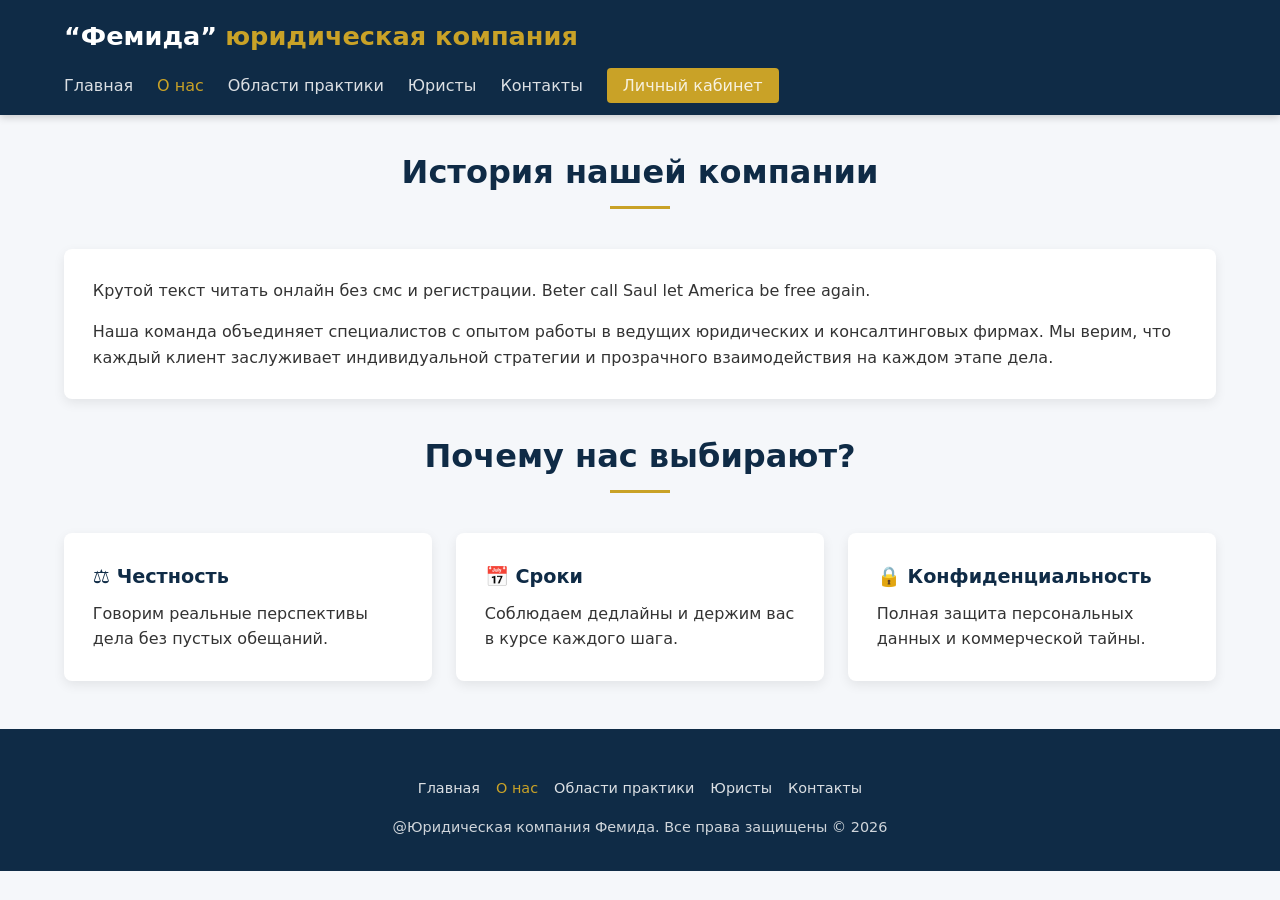
==== public/about.html @ c953673f "move about.html to public" ====
<!DOCTYPE html>
<html lang="ru">
<head>
  <meta charset="UTF-8">
  <meta name="viewport" content="width=device-width, initial-scale=1.0">
  <title>О нас | ЮК “Фемида”</title>
  <link rel="stylesheet" href="style.css">
</head>
<body>
  <header>
    <div class="container">
      <nav>
        <a href="index.html" class="logo">“Фемида” <span>юридическая компания</span></a>
        <button class="menu-toggle">☰</button>
        <ul class="nav-links">
          <li><a href="index.html">Главная</a></li>
          <li><a href="about.html">О нас</a></li>
          <li><a href="practice.html">Области практики</a></li>
          <li><a href="lawyers.html">Юристы</a></li>
          <li><a href="contacts.html">Контакты</a></li>
          <li><a href="#" class="btn-cabinet">Личный кабинет</a></li>
        </ul>
      </nav>
    </div>
  </header>

  <main class="container" style="padding-top: 2rem;">
    <h2 class="section-title">История нашей компании</h2>
    <div class="card" style="margin-bottom: 2rem;">
      <p>Крутой текст читать онлайн без смс и регистрации. Beter call Saul let America be free again.</p>
      <p style="margin-top:1rem;">Наша команда объединяет специалистов с опытом работы в ведущих юридических и консалтинговых фирмах. Мы верим, что каждый клиент заслуживает индивидуальной стратегии и прозрачного взаимодействия на каждом этапе дела.</p>
    </div>

    <h2 class="section-title">Почему нас выбирают?</h2>
    <div class="grid grid-3">
      <div class="card"><h3>⚖️ Честность</h3><p>Говорим реальные перспективы дела без пустых обещаний.</p></div>
      <div class="card"><h3>📅 Сроки</h3><p>Соблюдаем дедлайны и держим вас в курсе каждого шага.</p></div>
      <div class="card"><h3>🔒 Конфиденциальность</h3><p>Полная защита персональных данных и коммерческой тайны.</p></div>
    </div>
  </main>

  <footer>
    <div class="container">
      <ul class="nav-links">
        <li><a href="index.html">Главная</a></li><li><a href="about.html">О нас</a></li><li><a href="practice.html">Области практики</a></li><li><a href="lawyers.html">Юристы</a></li><li><a href="contacts.html">Контакты</a></li>
      </ul>
      <p>@Юридическая компания Фемида. Все права защищены © 2026</p>
    </div>
  </footer>
  <script src="script.js"></script>
</body>
</html>
---- public/style.css ----
:root {
  --primary: #0f2b46;
  --accent: #c9a227;
  --light: #f5f7fa;
  --text: #333;
  --white: #fff;
  --shadow: 0 4px 12px rgba(0,0,0,0.08);
  --radius: 8px;
}
* { box-sizing: border-box; margin: 0; padding: 0; }
body 
{ 
    font-family: system-ui, -apple-system, "Segoe UI", Roboto, sans-serif; 
    color: var(--text); 
    line-height: 1.6; 
    background: var(--light); 
}

.container 
{ 
    max-width: 1200px; 
    margin: 0 auto; 
    padding: 0 1.5rem; 
}

header 
{ 
    background: var(--primary); 
    padding: 1rem 0; 
    position: sticky; 
    top: 0; 
    z-index: 100; 
    box-shadow: 0 2px 8px rgba(0,0,0,0.2); 
}

nav 
{ 
    display: flex; 
    justify-content: space-between; 
    align-items: center; 
    flex-wrap: wrap; 
    gap: 1rem; 
}

.logo 
{ 
    font-size: 1.6rem; 
    font-weight: 700; 
    color: var(--white); 
    text-decoration: none; 
    display: flex; 
    align-items: center; 
    gap: 0.5rem; 
}

.logo span 
{ 
    color: var(--accent); 
}

.nav-links 
{ 
    display: flex; 
    list-style: none; 
    gap: 1.5rem; 
    align-items: center; 
}

.nav-links a 
{ 
    color: rgba(255,255,255,0.85); 
    text-decoration: none; 
    font-weight: 500; 
    transition: 0.3s; 
}

.nav-links a:hover, .nav-links a.active 
{ 
    color: var(--accent);
}

.btn-cabinet 
{ 
    background: var(--accent); 
    color: var(--primary); 
    padding: 0.5rem 1rem; 
    border-radius: 4px; 
    font-weight: 600; 
    text-decoration: none; 
    transition: 0.3s; 
}

.btn-cabinet:hover 
{ 
    background: #b89320; 
}

.hero 
{ 
    background: linear-gradient(135deg, var(--primary), #1a3a5c);
    color: var(--white); 
    padding: 4rem 0; 
    text-align: center; 
    position: relative; 
    overflow: hidden; 
}

.hero::before 
{ 
    content: ""; 
    position: absolute; 
    top: 0; 
    left: 0; 
    right: 0; 
    bottom: 0; 
    background: url('data:image/svg+xml,<svg width="100" height="100" xmlns="http://www.w3.org/2000/svg"><path d="M0 0h100v100H0z" fill="none"/><path d="M20 20l60 60M80 20L20 80" stroke="rgba(255,255,255,0.05)" stroke-width="2"/></svg>'); 
    opacity: 0.3; 
}

.hero h1 
{ 
    font-size: clamp(2rem, 5vw, 3rem); 
    margin-bottom: 0.5rem; 
    position: relative; 
}

.hero p 
{ 
    font-size: 1.2rem; 
    opacity: 0.9; 
    max-width: 600px; 
    margin: 0 auto 2rem; 
    position: relative; 
}

section 
{ 
    padding: 4rem 0; 
}

.section-title 
{ 
    text-align: center; 
    font-size: 2rem; 
    color: var(--primary); 
    margin-bottom: 2.5rem; 
    position: relative; 
}

.section-title::after 
{ 
    content: ""; 
    display: block; 
    width: 60px; 
    height: 3px; 
    background: var(--accent); 
    margin: 0.5rem auto 0; 
}

.grid 
{ 
    display: grid; 
    gap: 1.5rem; 
}

.grid-2 
{ 
    grid-template-columns: repeat(auto-fit, minmax(280px, 1fr));
}

.grid-3 
{ 
    grid-template-columns: repeat(auto-fit, minmax(250px, 1fr)); 
}

.grid-4 
{ 
    grid-template-columns: repeat(auto-fit, minmax(220px, 1fr)); 
}

.card 
{ 
    background: var(--white); 
    padding: 1.8rem; 
    border-radius: var(--radius); 
    box-shadow: var(--shadow); 
    transition: 0.3s; 
}

.card:hover 
{ 
    transform: translateY(-4px); 
    box-shadow: 0 8px 20px rgba(0,0,0,0.12); 
}

.card h3 
{ 
    color: var(--primary); 
    margin-bottom: 0.5rem; 
    font-size: 1.2rem; 
}

.card .num 
{ 
    display: inline-block; 
    background: var(--primary); 
    color: var(--accent); 
    padding: 0.2rem 0.6rem; 
    border-radius: 4px; 
    font-size: 0.85rem; 
    margin-bottom: 0.5rem; 
    font-weight: bold; 
}

.stats 
{ 
    background: var(--white); 
    padding: 3rem 0; 
    margin: 2rem 0; 
    border-radius: var(--radius); 
    box-shadow: var(--shadow); 
}

.stat-item 
{ 
    text-align: center; 
}

.stat-item h3 
{ 
    font-size: 2.2rem; 
    color: var(--accent); 
    margin-bottom: 0.3rem; 
}

.stat-item p 
{ 
    color: #666; 
}

.review 
{ 
    font-style: italic; 
    color: #555; 
    position: relative; 
    padding-left: 1rem; 
    border-left: 3px solid var(--accent); 
}

.review p 
{ 
    margin-bottom: 0.5rem; 
}

.review strong 
{ 
    display: block; 
    margin-top: 0.8rem; 
    font-style: normal; 
    color: var(--primary); 
}

.form-box 
{ 
    background: var(--white); 
    padding: 2rem; 
    border-radius: var(--radius); 
    box-shadow: var(--shadow); 
    max-width: 600px; 
    margin: 0 auto; 
}

input, textarea 
{ 
    width: 100%; 
    padding: 0.9rem; 
    margin-bottom: 1rem; 
    border: 1px solid #ccc; 
    border-radius: 4px; 
    font-family: inherit; 
}

textarea 
{ 
    min-height: 120px; 
    resize: vertical; 
}

button[type="submit"] 
{ 
    background: var(--accent); 
    color: var(--primary); 
    border: none; 
    padding: 0.9rem 2rem; 
    font-weight: bold; 
    cursor: pointer; 
    border-radius: 4px; 
    width: 100%; 
    transition: 0.3s; 
}

button[type="submit"]:hover 
{ 
    background: #b89320; 
}

.contact-info 
{ 
    margin-top: 2rem; 
    text-align: center; 
}

.contact-info p 
{ 
    margin: 0.5rem 0; 
}

.contact-info a 
{ 
    color: var(--primary); 
    font-weight: 500; 
}

footer 
{ 
    background: var(--primary); 
    color: rgba(255,255,255,0.8); 
    padding: 2rem 0; 
    margin-top: 3rem; 
    text-align: center; 
    font-size: 0.9rem; 
}

footer a 
{ 
    color: var(--accent); 
    text-decoration: none; 
}

footer .nav-links 
{ 
    justify-content: center; 
    margin: 1rem 0; 
    gap: 1rem; 
    flex-wrap: wrap; 
}

@media (max-width: 768px) 
{
    .nav-links 
    { 
    display: none; 
    position: absolute; 
    top: 100%; 
    left: 0; 
    right: 0; 
    background: var(--primary); 
    flex-direction: column; 
    padding: 1rem; 
    }
    
    .nav-links.show 
    { 
        display: flex; 
    }

    .menu-toggle 
    { 
    display: block; 
    background: none; 
    border: none; 
    color: var(--white); 
    font-size: 1.5rem; 
    cursor: pointer; 
    }
}

.menu-toggle 
{ 
    display: none; 
}
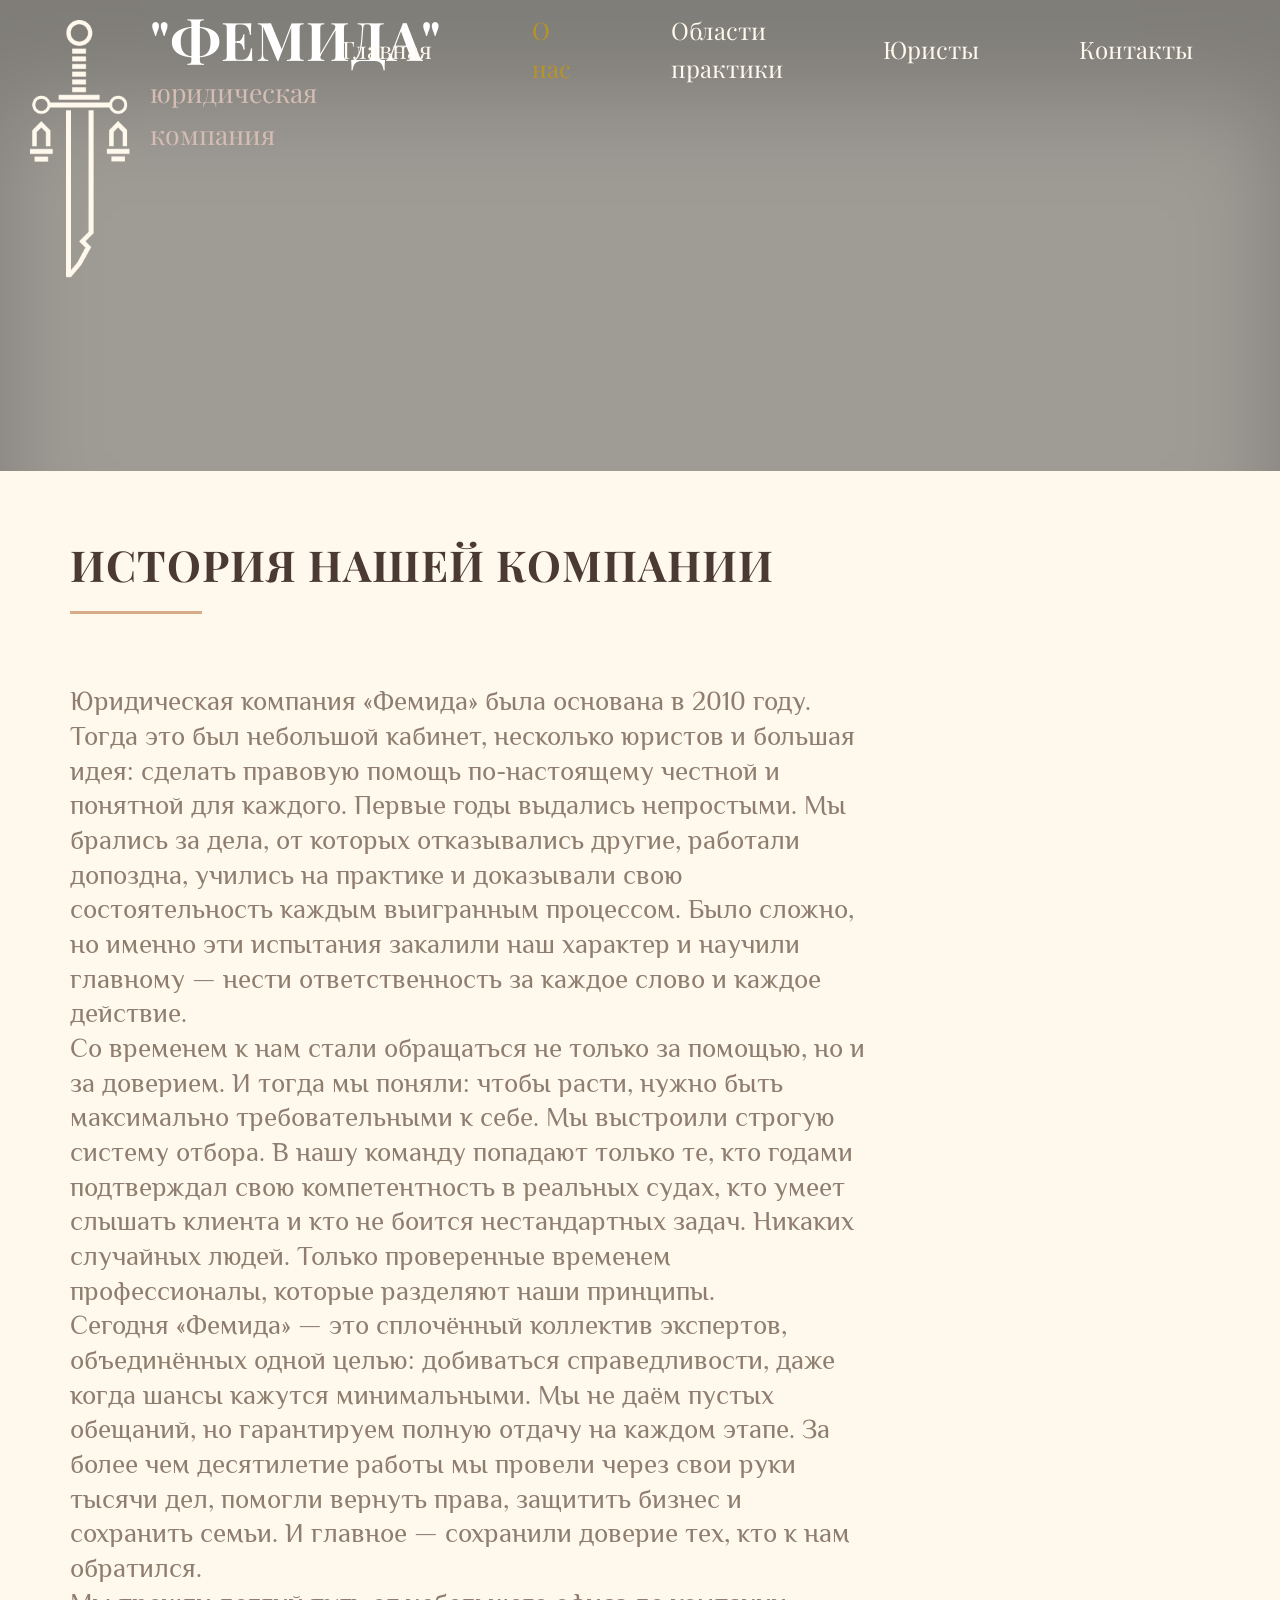
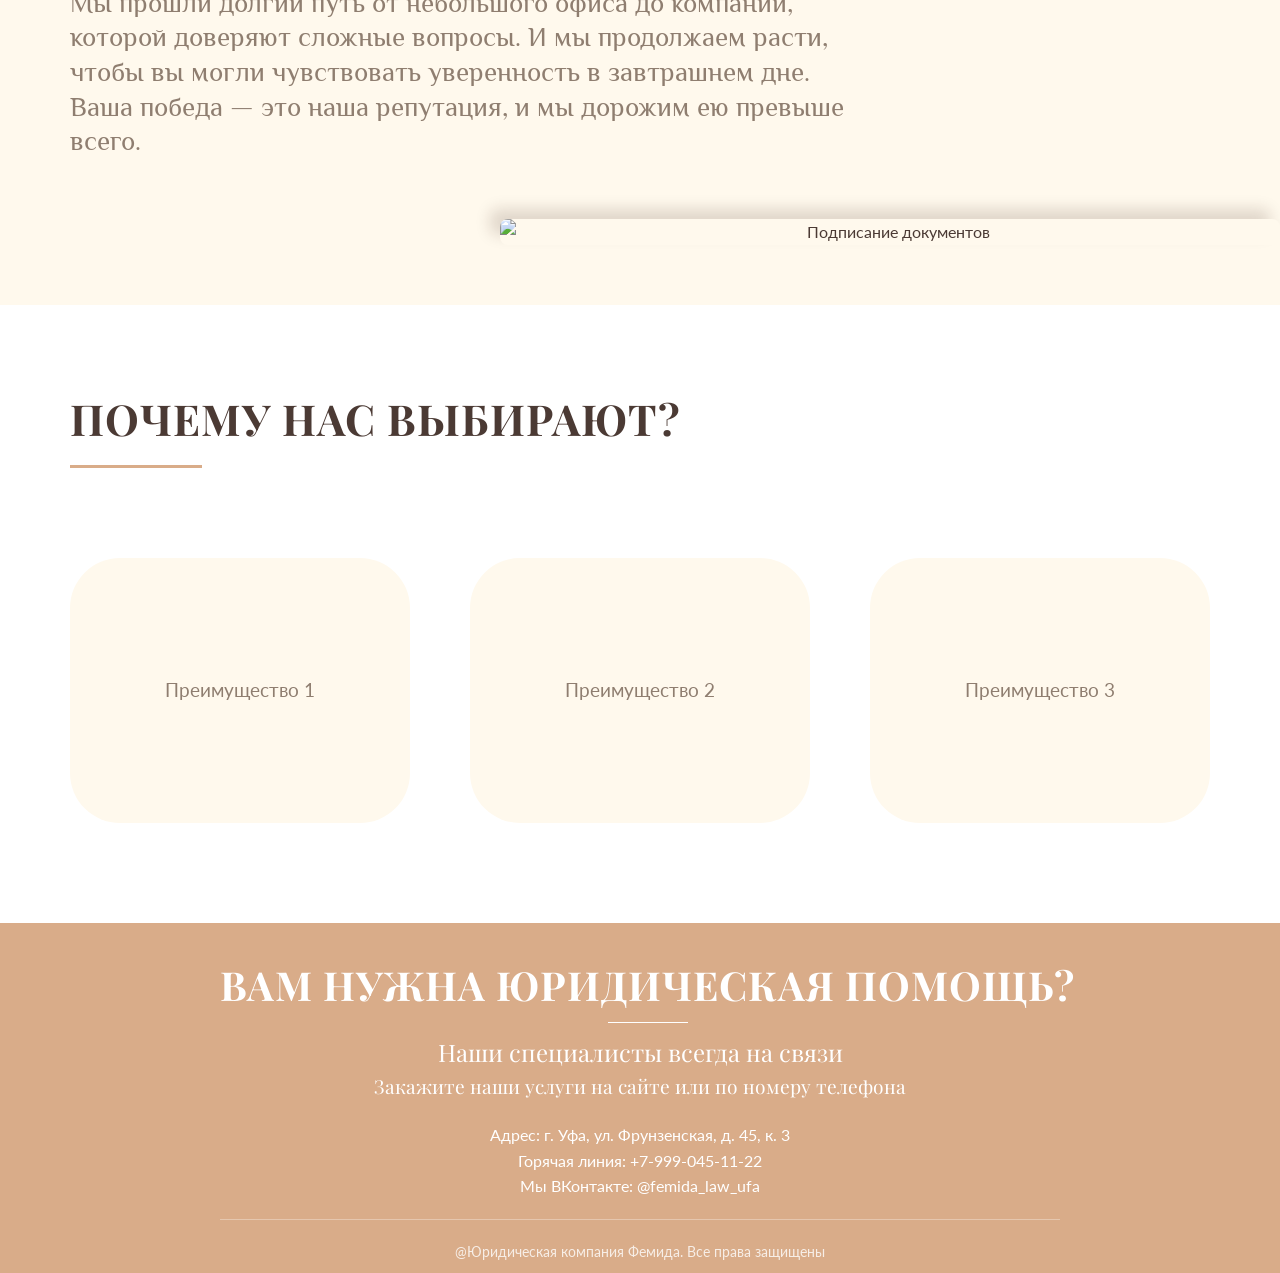
==== commit 0b4c36cb: "Add files via upload" ====
--- a/public/about.html
+++ b/public/about.html
@@ -3,50 +3,111 @@
 <head>
   <meta charset="UTF-8">
   <meta name="viewport" content="width=device-width, initial-scale=1.0">
-  <title>О нас | ЮК “Фемида”</title>
+  <title>ЮК “Фемида” | О нас</title>
   <link rel="stylesheet" href="style.css">
 </head>
 <body>
+
+  <!-- ШАПКА -->
   <header>
-    <div class="container">
-      <nav>
-        <a href="index.html" class="logo">“Фемида” <span>юридическая компания</span></a>
-        <button class="menu-toggle">☰</button>
-        <ul class="nav-links">
-          <li><a href="index.html">Главная</a></li>
-          <li><a href="about.html">О нас</a></li>
-          <li><a href="practice.html">Области практики</a></li>
-          <li><a href="lawyers.html">Юристы</a></li>
-          <li><a href="contacts.html">Контакты</a></li>
-          <li><a href="#" class="btn-cabinet">Личный кабинет</a></li>
-        </ul>
-      </nav>
+    <div class="container nav-container">
+      <a href="index.html" class="logo">
+        <img src="images/logo.png" alt="Логотип Фемида">
+        <div class="logo-text">
+          <h2>"ФЕМИДА"</h2>
+          <span>юридическая компания</span>
+        </div>
+      </a>
+      
+      <ul class="nav-links">
+        <li><a href="index.html">Главная</a></li>
+        <li><a href="about.html" class="active">О нас</a></li>
+        <li><a href="practice.html">Области практики</a></li>
+        <li><a href="lawyers.html">Юристы</a></li>
+        <li><a href="contacts.html">Контакты</a></li>
+        <li><a href="#" class="btn-cabinet">Личный кабинет</a></li>
+      </ul>
     </div>
   </header>
 
-  <main class="container" style="padding-top: 2rem;">
-    <h2 class="section-title">История нашей компании</h2>
-    <div class="card" style="margin-bottom: 2rem;">
-      <p>Крутой текст читать онлайн без смс и регистрации. Beter call Saul let America be free again.</p>
-      <p style="margin-top:1rem;">Наша команда объединяет специалистов с опытом работы в ведущих юридических и консалтинговых фирмах. Мы верим, что каждый клиент заслуживает индивидуальной стратегии и прозрачного взаимодействия на каждом этапе дела.</p>
-    </div>
+  <main>
+    <section class="about-hero"></section>
 
-    <h2 class="section-title">Почему нас выбирают?</h2>
-    <div class="grid grid-3">
-      <div class="card"><h3>⚖️ Честность</h3><p>Говорим реальные перспективы дела без пустых обещаний.</p></div>
-      <div class="card"><h3>📅 Сроки</h3><p>Соблюдаем дедлайны и держим вас в курсе каждого шага.</p></div>
-      <div class="card"><h3>🔒 Конфиденциальность</h3><p>Полная защита персональных данных и коммерческой тайны.</p></div>
-    </div>
+    <section class="history-section">
+      <div class="history-content">
+        <h2 class="section-title">ИСТОРИЯ НАШЕЙ КОМПАНИИ</h2>
+        <div class="underline"></div> 
+        
+        <div class="history-text">
+          <p>Юридическая компания «Фемида» была основана в 2010 году. 
+            Тогда это был небольшой кабинет, несколько юристов и большая идея: 
+            сделать правовую помощь по-настоящему честной и понятной для каждого. 
+            Первые годы выдались непростыми. 
+            Мы брались за дела, от которых отказывались другие, работали допоздна, учились на практике и 
+            доказывали свою состоятельность каждым выигранным процессом. 
+            Было сложно, но именно эти испытания закалили наш характер и научили главному
+             — нести ответственность за каждое слово и каждое действие.</p>
+          
+          <p>Со временем к нам стали обращаться не только за помощью, но и за доверием. 
+            И тогда мы поняли: чтобы расти, нужно быть максимально требовательными к себе. 
+            Мы выстроили строгую систему отбора. В нашу команду попадают только те, кто годами подтверждал свою 
+            компетентность в реальных судах, кто умеет слышать клиента и кто не боится нестандартных задач. 
+            Никаких случайных людей. Только проверенные временем профессионалы, которые разделяют наши принципы.</p>
+          
+          <p>Сегодня «Фемида» — это сплочённый коллектив экспертов, объединённых одной целью: 
+            добиваться справедливости, даже когда шансы кажутся минимальными. 
+            Мы не даём пустых обещаний, но гарантируем полную отдачу на каждом этапе. 
+            За более чем десятилетие работы мы провели через свои руки тысячи дел, помогли вернуть права, 
+            защитить бизнес и сохранить семьи. И главное — сохранили доверие тех, кто к нам обратился.</p>
+          
+          <p>Мы прошли долгий путь от небольшого офиса до компании, которой доверяют сложные вопросы. 
+            И мы продолжаем расти, чтобы вы могли чувствовать уверенность в завтрашнем дне. 
+            Ваша победа — это наша репутация, и мы дорожим ею превыше всего.</p>
+        </div>
+      </div>
+    </section>
+
+    <section class="about-image-wrapper">
+      <img src="images/handAbout.png" alt="Подписание документов">
+    </section>
+
+    <section class="benefits-section">
+      <div class="benefits-content">
+        <h2 class="section-title">ПОЧЕМУ НАС ВЫБИРАЮТ?</h2>
+        <div class="underline"></div> 
+
+        <div class="benefits-grid">
+          <div class="benefit-card">
+            <span>Преимущество 1</span>
+          </div>
+          <div class="benefit-card">
+            <span>Преимущество 2</span>
+          </div>
+          <div class="benefit-card">
+            <span>Преимущество 3</span>
+          </div>
+        </div>
+      </div>
+    </section>
   </main>
 
-  <footer>
-    <div class="container">
-      <ul class="nav-links">
-        <li><a href="index.html">Главная</a></li><li><a href="about.html">О нас</a></li><li><a href="practice.html">Области практики</a></li><li><a href="lawyers.html">Юристы</a></li><li><a href="contacts.html">Контакты</a></li>
-      </ul>
-      <p>@Юридическая компания Фемида. Все права защищены © 2026</p>
+  <!-- ФУТЕР -->
+  <footer class="main-footer">
+    <div class="container footer-content">
+      <h2 class="footer-title">ВАМ НУЖНА ЮРИДИЧЕСКАЯ ПОМОЩЬ?</h2>
+      <p class="footer-subtitle">Наши специалисты всегда на связи</p>
+      <p class="footer-text">Закажите наши услуги на сайте или по номеру телефона</p>
+      
+      <div class="footer-contacts">
+        <p>Адрес: г. Уфа, ул. Фрунзенская, д. 45, к. 3</p>
+        <p>Горячая линия: +7-999-045-11-22</p>
+        <p>Мы ВКонтакте: @femida_law_ufa</p>
+      </div>
+      <div class="footer-copyright">
+        @Юридическая компания Фемида. Все права защищены
+      </div>
     </div>
   </footer>
-  <script src="script.js"></script>
+
 </body>
-</html>
+</html>
--- a/public/style.css
+++ b/public/style.css
@@ -1,381 +1,1108 @@
+@import url('https://fonts.googleapis.com/css2?family=Philosopher:wght@300;400;700&family=Playfair+Display:wght@400;700&family=Lato:wght@300;400;700&display=swap');
+
 :root {
-  --primary: #0f2b46;
-  --accent: #c9a227;
-  --light: #f5f7fa;
-  --text: #333;
-  --white: #fff;
-  --shadow: 0 4px 12px rgba(0,0,0,0.08);
-  --radius: 8px;
-}
+  --bg-color: #FFF9ED;
+  --text-main: #4B3A34;
+  --text-light: #8f7e70;
+  --accent: #b89327;
+  --white: #ffffff;
+  --gold-light: #D5BDB3;
+  --dark-overlay: rgba(0, 0, 0, 0.4);
+}
+
 * { box-sizing: border-box; margin: 0; padding: 0; }
-body 
-{ 
-    font-family: system-ui, -apple-system, "Segoe UI", Roboto, sans-serif; 
-    color: var(--text); 
-    line-height: 1.6; 
-    background: var(--light); 
-}
-
-.container 
-{ 
-    max-width: 1200px; 
-    margin: 0 auto; 
-    padding: 0 1.5rem; 
-}
-
-header 
-{ 
-    background: var(--primary); 
-    padding: 1rem 0; 
-    position: sticky; 
-    top: 0; 
-    z-index: 100; 
-    box-shadow: 0 2px 8px rgba(0,0,0,0.2); 
-}
-
-nav 
-{ 
-    display: flex; 
-    justify-content: space-between; 
-    align-items: center; 
-    flex-wrap: wrap; 
-    gap: 1rem; 
-}
-
-.logo 
-{ 
-    font-size: 1.6rem; 
-    font-weight: 700; 
-    color: var(--white); 
-    text-decoration: none; 
-    display: flex; 
-    align-items: center; 
-    gap: 0.5rem; 
-}
-
-.logo span 
-{ 
-    color: var(--accent); 
-}
-
-.nav-links 
-{ 
-    display: flex; 
-    list-style: none; 
-    gap: 1.5rem; 
-    align-items: center; 
-}
-
-.nav-links a 
-{ 
-    color: rgba(255,255,255,0.85); 
-    text-decoration: none; 
-    font-weight: 500; 
-    transition: 0.3s; 
-}
-
-.nav-links a:hover, .nav-links a.active 
-{ 
-    color: var(--accent);
-}
-
-.btn-cabinet 
-{ 
-    background: var(--accent); 
-    color: var(--primary); 
-    padding: 0.5rem 1rem; 
-    border-radius: 4px; 
-    font-weight: 600; 
-    text-decoration: none; 
-    transition: 0.3s; 
-}
-
-.btn-cabinet:hover 
-{ 
-    background: #b89320; 
-}
-
-.hero 
-{ 
-    background: linear-gradient(135deg, var(--primary), #1a3a5c);
-    color: var(--white); 
-    padding: 4rem 0; 
-    text-align: center; 
-    position: relative; 
-    overflow: hidden; 
-}
-
-.hero::before 
-{ 
-    content: ""; 
-    position: absolute; 
-    top: 0; 
-    left: 0; 
-    right: 0; 
-    bottom: 0; 
-    background: url('data:image/svg+xml,<svg width="100" height="100" xmlns="http://www.w3.org/2000/svg"><path d="M0 0h100v100H0z" fill="none"/><path d="M20 20l60 60M80 20L20 80" stroke="rgba(255,255,255,0.05)" stroke-width="2"/></svg>'); 
-    opacity: 0.3; 
-}
-
-.hero h1 
-{ 
-    font-size: clamp(2rem, 5vw, 3rem); 
-    margin-bottom: 0.5rem; 
-    position: relative; 
-}
-
-.hero p 
-{ 
-    font-size: 1.2rem; 
-    opacity: 0.9; 
-    max-width: 600px; 
-    margin: 0 auto 2rem; 
-    position: relative; 
-}
-
-section 
-{ 
-    padding: 4rem 0; 
-}
-
-.section-title 
-{ 
-    text-align: center; 
-    font-size: 2rem; 
-    color: var(--primary); 
-    margin-bottom: 2.5rem; 
-    position: relative; 
-}
-
-.section-title::after 
-{ 
-    content: ""; 
-    display: block; 
-    width: 60px; 
-    height: 3px; 
-    background: var(--accent); 
-    margin: 0.5rem auto 0; 
-}
-
-.grid 
-{ 
-    display: grid; 
-    gap: 1.5rem; 
-}
-
-.grid-2 
-{ 
-    grid-template-columns: repeat(auto-fit, minmax(280px, 1fr));
-}
-
-.grid-3 
-{ 
-    grid-template-columns: repeat(auto-fit, minmax(250px, 1fr)); 
-}
-
-.grid-4 
-{ 
-    grid-template-columns: repeat(auto-fit, minmax(220px, 1fr)); 
-}
-
-.card 
-{ 
-    background: var(--white); 
-    padding: 1.8rem; 
-    border-radius: var(--radius); 
-    box-shadow: var(--shadow); 
-    transition: 0.3s; 
-}
-
-.card:hover 
-{ 
-    transform: translateY(-4px); 
-    box-shadow: 0 8px 20px rgba(0,0,0,0.12); 
-}
-
-.card h3 
-{ 
-    color: var(--primary); 
-    margin-bottom: 0.5rem; 
-    font-size: 1.2rem; 
-}
-
-.card .num 
-{ 
-    display: inline-block; 
-    background: var(--primary); 
-    color: var(--accent); 
-    padding: 0.2rem 0.6rem; 
-    border-radius: 4px; 
-    font-size: 0.85rem; 
-    margin-bottom: 0.5rem; 
-    font-weight: bold; 
-}
-
-.stats 
-{ 
-    background: var(--white); 
-    padding: 3rem 0; 
-    margin: 2rem 0; 
-    border-radius: var(--radius); 
-    box-shadow: var(--shadow); 
-}
-
-.stat-item 
-{ 
-    text-align: center; 
-}
-
-.stat-item h3 
-{ 
-    font-size: 2.2rem; 
-    color: var(--accent); 
-    margin-bottom: 0.3rem; 
-}
-
-.stat-item p 
-{ 
-    color: #666; 
-}
-
-.review 
-{ 
-    font-style: italic; 
-    color: #555; 
-    position: relative; 
-    padding-left: 1rem; 
-    border-left: 3px solid var(--accent); 
-}
-
-.review p 
-{ 
-    margin-bottom: 0.5rem; 
-}
-
-.review strong 
-{ 
-    display: block; 
-    margin-top: 0.8rem; 
-    font-style: normal; 
-    color: var(--primary); 
-}
-
-.form-box 
-{ 
-    background: var(--white); 
-    padding: 2rem; 
-    border-radius: var(--radius); 
-    box-shadow: var(--shadow); 
-    max-width: 600px; 
-    margin: 0 auto; 
-}
-
-input, textarea 
-{ 
-    width: 100%; 
-    padding: 0.9rem; 
-    margin-bottom: 1rem; 
-    border: 1px solid #ccc; 
-    border-radius: 4px; 
-    font-family: inherit; 
-}
-
-textarea 
-{ 
-    min-height: 120px; 
-    resize: vertical; 
-}
-
-button[type="submit"] 
-{ 
-    background: var(--accent); 
-    color: var(--primary); 
-    border: none; 
-    padding: 0.9rem 2rem; 
-    font-weight: bold; 
-    cursor: pointer; 
-    border-radius: 4px; 
-    width: 100%; 
-    transition: 0.3s; 
-}
-
-button[type="submit"]:hover 
-{ 
-    background: #b89320; 
-}
-
-.contact-info 
-{ 
-    margin-top: 2rem; 
-    text-align: center; 
-}
-
-.contact-info p 
-{ 
-    margin: 0.5rem 0; 
-}
-
-.contact-info a 
-{ 
-    color: var(--primary); 
-    font-weight: 500; 
-}
-
-footer 
-{ 
-    background: var(--primary); 
-    color: rgba(255,255,255,0.8); 
-    padding: 2rem 0; 
-    margin-top: 3rem; 
-    text-align: center; 
-    font-size: 0.9rem; 
-}
-
-footer a 
-{ 
-    color: var(--accent); 
-    text-decoration: none; 
-}
-
-footer .nav-links 
-{ 
-    justify-content: center; 
-    margin: 1rem 0; 
-    gap: 1rem; 
-    flex-wrap: wrap; 
-}
-
-@media (max-width: 768px) 
-{
-    .nav-links 
-    { 
-    display: none; 
-    position: absolute; 
-    top: 100%; 
-    left: 0; 
-    right: 0; 
-    background: var(--primary); 
-    flex-direction: column; 
-    padding: 1rem; 
-    }
-    
-    .nav-links.show 
-    { 
-        display: flex; 
-    }
-
-    .menu-toggle 
-    { 
-    display: block; 
-    background: none; 
-    border: none; 
-    color: var(--white); 
-    font-size: 1.5rem; 
-    cursor: pointer; 
-    }
-}
-
-.menu-toggle 
-{ 
-    display: none; 
-}
+
+body {
+  font-family: 'Lato', sans-serif;
+  background-color: var(--bg-color);
+  color: var(--text-main);
+  line-height: 1.6;
+}
+
+h1, h2, h3, h4 {
+  font-family: 'Playfair Display', serif;
+  font-weight: 700;
+  text-transform: uppercase;
+  letter-spacing: 1px;
+}
+
+a { text-decoration: none; color: inherit; transition: 0.3s; }
+ul { list-style: none; }
+img { max-width: 100%; display: block; }
+
+.container {
+  max-width: 1200px;
+  margin: 0 auto;
+  padding: 0 30px;
+}
+
+
+/* ШАПКА */
+header {
+  position: absolute;
+  top: 0;
+  left: 0;
+  width: 100%;
+  z-index: 100;
+  padding: 20px 0;
+}
+
+.nav-container {
+  display: flex;
+  justify-content: space-between;
+  align-items: center;
+  padding: 0 30px;
+  max-width: 100%;
+}
+
+.logo {
+  display: flex;
+  align-items: center;
+  gap: 20px;
+}
+
+.logo img {
+  width: 100px;
+  height: auto;
+  object-fit: contain;
+}
+
+.logo-text h2 {
+  font-size: 40pt;
+  margin-top: -130px;
+  line-height: 1;
+  font-family: 'Playfair Display', serif;
+  color: var(--white);
+}
+
+.logo-text span {
+  font-size: 20pt;
+  font-family: 'Playfair Display', serif;
+  color: var(--gold-light);
+  display: block;
+  margin-top: 5px;
+}
+
+.nav-links {
+  display: flex;
+  gap: 100px;
+  align-items: center;
+  margin-top: -200px;
+}
+
+.nav-links a {
+  color: var(--bg-color);
+  font-family: 'Playfair Display', serif;
+  font-size: 18pt;
+  font-weight: 400;
+}
+
+.nav-links a:hover,
+.nav-links a.active {
+  color: var(--accent);
+}
+
+.btn-cabinet {
+  border: 1px solid var(--bg-color);
+  padding: 8px 20px;
+  border-radius: 4px;
+  color: var(--bg-color);
+  font-family: 'Playfair Display', serif;
+  font-size: 18pt;
+}
+
+.btn-cabinet:hover {
+  background: var(--white);
+  color: var(--text-main);
+}
+
+
+
+/* ГЛАВНАЯ */
+.hero {
+  position: relative;
+  height: 100vh;
+  min-height: 600px;
+  display: flex;
+  flex-direction: column;
+  justify-content: center;
+  color: var(--white);
+  background-image: url('images/themsisMain.png');
+  background-size: cover;
+  background-position: center;
+  padding-left: 30px;
+}
+
+.hero::before {
+  content: '';
+  position: absolute;
+  top: 0; left: 0; right: 0; bottom: 0;
+  background: var(--dark-overlay);
+}
+
+.hero-content {
+  position: relative;
+  z-index: 2;
+  max-width: 100%;
+}
+
+.hero h1 {
+  font-size: 40pt;
+  margin-bottom: 15px;
+  margin-left: 30px;
+  text-shadow: 0 2px 10px rgba(0,0,0,0.5);
+  font-family: 'Playfair Display', serif;
+  color: var(--bg-color);
+  line-height: 1.1;
+}
+
+.hero p {
+  font-size: 20pt;
+  font-family: 'Philosopher', sans-serif;
+  color: var(--gold-light);
+  font-weight: 300;
+  margin-left: 30px;
+  max-width: 700px;
+}
+
+
+.about-section {
+  padding: 80px 30px;
+  display: flex;
+  align-items: center;
+  gap: 50px;
+  max-width: 1200px;
+  margin: 0 auto;
+  position: relative;
+  z-index: 5; 
+}
+
+.about-text {
+  flex: 1;
+  padding-left: 30px;
+}
+
+.about-image {
+  flex: 1;
+  position: relative;
+  margin-top: -140px; 
+  margin-bottom: -70px; 
+}
+
+.about-image img {
+  width: 100%;
+  max-width: 680px; 
+  height: auto;
+  border-radius: 4px;
+  box-shadow: 15px 15px 0 var(--white);
+  position: relative;
+  z-index: 10; 
+  object-fit: cover;
+}
+
+.about-text h2 {
+  font-size: 32pt;  
+  margin-bottom: 25px;
+  position: relative;
+  display: inline-block;
+}
+
+.about-text h2::after {
+  content: '';
+  display: block;
+  width: 132px;  
+  height: 3px;
+  background: #D9AC89;  
+  margin-top: 12px;
+}
+
+.about-text p {
+  font-family: 'Philosopher', sans-serif;
+  font-size: 20pt;
+  color: var(--text-light);
+  margin-bottom: 15px;
+  line-height: 1.5; 
+  font-weight: 400;
+}
+
+.practice-section {
+  padding: 80px 30px;
+  background: #ffffff; 
+}
+
+.practice-wrapper {
+  display: flex;
+  gap: 80px; 
+  max-width: 1200px;
+  margin: 0 auto;
+  align-items: flex-start; 
+}
+
+.section-title {
+  text-align: left;
+  font-size: 32pt;
+  margin-bottom: 40px;
+  color: var(--text-main);
+  position: relative;
+  display: inline-block;
+  width: 100%;
+}
+
+.section-title::after {
+  content: '';
+  display: block;
+  width: 132px;
+  height: 3px;
+  background: #D9AC89;
+  margin-top: 12px;
+}
+
+.practice-list {
+  flex: 1;
+  display: grid;
+  grid-template-columns: repeat(2, 1fr); 
+  gap: 30px 50px; 
+}
+
+.practice-item {
+  display: flex;
+  gap: 15px;
+}
+
+.practice-num {
+  font-family: 'Playfair Display', serif;
+  font-size: 24pt;
+  color: var(--accent);
+  font-weight: 700;
+  min-width: 50px;
+}
+
+.practice-content h3 {
+  font-family: 'Playfair Display', serif;
+  font-size: 18pt;
+  margin-bottom: 8px;
+  color: var(--text-main);
+  font-weight: 600;
+  line-height: 1.2;
+}
+
+.practice-content p {
+  font-family: 'Lato', sans-serif;
+  font-size: 12pt;
+  color: var(--text-light);
+  line-height: 1.5;
+}
+
+.practice-stats {
+  flex: 0 0 300px; 
+  display: flex;
+  flex-direction: column;
+  gap: 50px;
+  padding-top: 100px;
+}
+
+.practice-stats .stat-item {
+  text-align: center;
+}
+
+.practice-stats .stat-number {
+  font-family: 'Playfair Display', serif;
+  font-size: 48pt;
+  color: #D9AC89;
+  margin: 0;
+  line-height: 1;
+}
+
+.practice-stats .stat-desc {
+  font-family: 'Playfair Display', serif;
+  font-size: 18pt;
+  color: var(--text-main);
+  margin-top: 5px;
+}
+
+.practice-stats .stat-note {
+  font-family: 'Lato', sans-serif;
+  font-size: 10pt;
+  color: var(--text-light);
+  margin-top: 5px;
+  color: rgb(219, 215, 210);
+}
+
+/* Адаптивность  */
+@media (max-width: 992px) {
+  .practice-wrapper {
+    flex-direction: column;
+  }
+  .practice-list {
+    grid-template-columns: 1fr; 
+  }
+  .practice-stats {
+    flex: 1;
+    width: 100%;
+    flex-direction: row;
+    justify-content: space-around;
+    padding-top: 40px;
+    gap: 20px;
+  }
+}
+
+.stats-section {
+  padding: 60px 30px;
+  background: var(--bg-color);
+}
+
+.stats-grid {
+  display: flex;
+  justify-content: space-around;
+  text-align: center;
+  flex-wrap: wrap;
+  gap: 30px;
+  max-width: 1200px;
+  margin: 0 auto;
+}
+
+.stat-item h3 {
+  font-size: 3.5rem;
+  color: var(--accent);
+  margin-bottom: 8px;
+  font-family: 'Playfair Display', serif;
+}
+
+.stat-item p {
+  font-size: 1rem;
+  text-transform: uppercase;
+  letter-spacing: 1px;
+  color: var(--text-light);
+}
+
+.reviews-section {
+  padding: 0; 
+  background: transparent;
+}
+
+.reviews-wrapper {
+  display: flex;
+  width: 100%;
+}
+
+.reviews-left {
+  flex: 1;
+  background: var(--bg-color); 
+  padding: 80px 300px 80px 30px; 
+  display: flex;
+  flex-direction: column;
+  align-items: flex-start; 
+}
+
+.reviews-title {
+  text-align: left;
+  margin-left: 300px; 
+  margin-bottom: 40px;
+  width: auto;
+}
+
+.reviews-list {
+  display: flex;
+  flex-direction: column;
+  gap: 25px;
+  width: 100%;
+  padding-left: 300px; 
+}
+
+.review-img {
+  width: 100%;
+  max-width: 700px; 
+  height: auto;
+  border-radius: 16px;
+  box-shadow: 0 4px 10px rgba(0,0,0,0.05);
+}
+
+.reviews-right {
+  flex: 1;
+  background: #ffffff; 
+  padding: 80px 30px;
+  display: flex;
+  align-items: center;
+  justify-content: center;
+}
+
+.reviews-photo img {
+  width: 100%;
+  max-width: 700px;
+  height: auto;
+  border-radius: 16px;
+  box-shadow: 0 10px 30px rgba(0,0,0,0.1);
+  object-fit: cover;
+}
+
+/* Адаптивность */
+@media (max-width: 992px) {
+  .reviews-wrapper {
+    flex-direction: column;
+  }
+  .reviews-left, .reviews-right {
+    width: 100%;
+    padding: 40px 20px;
+  }
+  .review-img {
+    max-width: 100%;
+  }
+}
+
+.contact-section {
+  padding: 80px 30px;
+  background: var(--bg-color);
+  text-align: center;
+}
+
+.contact-section h2 {
+  font-size: 2.5rem;
+  margin-bottom: 15px;
+}
+
+.contact-section > p {
+  font-size: 1.2rem;
+  color: var(--text-light);
+  margin-bottom: 30px;
+}
+
+.form-box {
+  background: var(--white);
+  padding: 40px;
+  border-radius: 8px;
+  max-width: 600px;
+  margin: 0 auto 40px;
+  box-shadow: 0 5px 20px rgba(0,0,0,0.08);
+}
+
+.form-box input,
+.form-box textarea {
+  width: 100%;
+  padding: 12px 15px;
+  margin-bottom: 15px;
+  border: 1px solid #ddd;
+  border-radius: 4px;
+  font-family: inherit;
+  font-size: 1rem;
+}
+
+.form-box textarea {
+  min-height: 100px;
+  resize: vertical;
+}
+
+.form-box button {
+  background: var(--accent);
+  color: var(--white);
+  border: none;
+  padding: 14px 30px;
+  font-size: 1.1rem;
+  font-weight: 600;
+  cursor: pointer;
+  border-radius: 4px;
+  width: 100%;
+  transition: 0.3s;
+  font-family: 'Playfair Display', serif;
+}
+
+.form-box button:hover {
+  background: #a08020;
+}
+
+.contact-info {
+  max-width: 600px;
+  margin: 0 auto;
+  color: var(--text-light);
+}
+
+.contact-info p {
+  margin: 10px 0;
+}
+
+.contact-info a {
+  color: var(--accent);
+  font-weight: 500;
+}
+
+
+/* ФУТЕР */
+.main-footer {
+  background: #D9AC89; 
+  color: #ffffff;
+  padding: 30px 0 10px;
+  text-align: center;
+}
+
+.footer-content {
+  max-width: 900px;
+  margin: 0 auto;
+}
+
+.footer-title {
+  font-family: 'Playfair Display', serif;
+  font-size: 2.5rem;
+  text-transform: uppercase;
+  margin-bottom: 10px;
+  position: relative;
+  letter-spacing: 1px;
+  white-space: nowrap; 
+  width: fit-content; 
+  margin-left: auto;
+  margin-right: auto;  
+}
+
+.footer-title::after {
+  content: '';
+  display: block;
+  width: 80px;
+  height: 1px;
+  background: #ffffff;
+  margin: 5px auto 0;
+}
+
+.footer-subtitle {
+  font-family: 'Playfair Display', serif;
+  font-size: 1.5rem; 
+  margin-bottom: 0px;
+}
+
+.footer-text {
+  font-family: 'Playfair Display', serif;
+  font-size: 1.2rem;
+  margin-bottom: 20px;
+}
+
+.footer-text a {
+  text-decoration: underline;
+  color: #fff;
+}
+
+.footer-contacts {
+  font-size: 1rem;
+  margin-bottom: 20px;
+  line-height: 1.6;
+}
+
+.footer-contacts a {
+  color: #fff;
+}
+
+.footer-copyright {
+  font-size: 0.9rem;
+  opacity: 0.8;
+  border-top: 1px solid rgba(255,255,255,0.4);
+  padding-top: 20px;
+}
+
+
+/* Адаптивность */
+@media (max-width: 992px) {
+  .about-section {
+    flex-direction: column;
+    text-align: center;
+  }
+  .about-text {
+    padding-left: 0;
+  }
+  .about-text h2::after {
+    margin: 12px auto 0;
+  }
+}
+
+@media (max-width: 768px) {
+  .nav-links {
+    display: none;
+  }
+  .hero h1 {
+    font-size: 32pt;
+  }
+  .hero p {
+    font-size: 18pt;
+  }
+  .logo-text h2 {
+    font-size: 28pt;
+  }
+  .logo-text span {
+    font-size: 14pt;
+  }
+  .nav-links a,
+  .btn-cabinet {
+    font-size: 18pt;
+  }
+}
+
+@media (max-width: 768px) {
+  .footer-title {
+    font-size: 1.6rem;
+    white-space: normal; 
+  }
+}
+
+
+
+/* О НАС */
+.about-hero {
+  position: relative;
+  width: 100%;
+  height: 471px;
+  background: url('images/lawyersAbout.png') no-repeat center center/cover; 
+  box-shadow: inset 0px 100px 100px rgba(0, 0, 0, 0.25);
+}
+.about-hero::after {
+  content: '';
+  position: absolute;
+  top: 0; left: 0; right: 0; bottom: 0;
+  background: rgba(65, 65, 65, 0.5); 
+}
+
+.history-section {
+  background-color: #FFF9ED;
+  padding: 60px 0;
+}
+
+.history-content {
+  max-width: 1200px;
+  margin: 0 auto;
+  padding: 0 30px;
+}
+
+.history-text {
+  font-family: 'Philosopher', sans-serif;
+  font-size: 20pt;
+  color: var(--text-light);
+  margin-top: 30px;
+  max-width: 800px;
+  line-height: 1.3;
+}
+
+.about-image-wrapper {
+  background-color: #FFF9ED;
+  text-align: center;
+  padding-bottom: 60px;
+  padding-left: 500px;
+}
+
+.about-image-wrapper img {
+  max-width: 900px;
+  width: 100%;
+  height: auto;
+  border-radius: 8px;
+  box-shadow: -10px -10px 15px rgba(44, 18, 4, 0.15);
+}
+
+.benefits-section {
+  background-color: #ffffff; 
+  padding: 80px 0 100px;
+}
+
+.benefits-content {
+  max-width: 1200px;
+  margin: 0 auto;
+  padding: 0 30px;
+}
+
+.benefits-grid {
+  display: grid;
+  grid-template-columns: repeat(3, 1fr);
+  gap: 60px; 
+  margin-top: 50px;
+}
+
+.benefit-card {
+  background-color: #FFF9ED;
+  border-radius: 50px; 
+  height: 265px;
+  display: flex;
+  align-items: center;
+  justify-content: center;
+  padding: 30px;
+  text-align: center;
+  font-size: 1.2rem;
+  color: var(--text-light);
+}
+
+/* Адаптивность */
+@media (max-width: 992px) {
+  .benefits-grid {
+    grid-template-columns: 1fr; 
+  }
+  .about-hero {
+    height: 300px;
+  }
+}
+
+
+
+/* ОБЛАСТИ ПРАКТИКИ */
+.practice-hero {
+  position: relative;
+  width: 100%;
+  height: 450px;
+  background: url('images/tablePractice.png') no-repeat center center/cover;
+  box-shadow: inset 0px 80px 80px rgba(0, 0, 0, 0.25);
+}
+.practice-hero::after {
+  content: '';
+  position: absolute;
+  top: 0; left: 0; right: 0; bottom: 0;
+  background: rgba(65, 65, 65, 0.4);
+}
+
+.practice-areas-section {
+  padding: 60px 0 80px;
+  background: var(--bg-color);
+}
+
+.law-areas-grid {
+  display: grid;
+  grid-template-columns: repeat(2, 1fr);
+  gap: 30px;
+  margin-top: 40px;
+}
+
+.law-card {
+  background: var(--white);
+  border-radius: 12px;
+  overflow: hidden;
+  cursor: pointer;
+  transition: all 0.3s ease;
+  border: 1px solid #e6d5c0;
+  box-shadow: 0 4px 12px rgba(0,0,0,0.03);
+}
+
+.law-card:hover {
+  transform: translateY(-4px);
+  box-shadow: 0 8px 24px rgba(0,0,0,0.08);
+  border-color: var(--accent);
+}
+
+.law-card.active {
+  border-color: var(--accent);
+  background: #fff;
+  box-shadow: 0 8px 24px rgba(217, 172, 137, 0.25);
+}
+
+.law-card-header {
+  padding: 24px 20px;
+  display: flex;
+  align-items: center;
+  gap: 15px;
+}
+
+.law-card-num {
+  font-family: 'Playfair Display', serif;
+  font-size: 26pt;
+  color: var(--accent);
+  font-weight: 700;
+  min-width: 45px;
+}
+
+.law-card-header h3 {
+  font-family: 'Playfair Display', serif;
+  font-size: 16pt;
+  color: var(--text-main);
+  margin: 0;
+  flex: 1;
+  line-height: 1.2;
+}
+
+.law-card-arrow {
+  font-size: 12pt;
+  color: var(--accent);
+  transition: transform 0.3s cubic-bezier(0.4, 0, 0.2, 1);
+}
+
+.law-card.active .law-card-arrow {
+  transform: rotate(180deg);
+}
+
+.law-card-content {
+  max-height: 0;
+  overflow: hidden;
+  transition: max-height 0.4s cubic-bezier(0.4, 0, 0.2, 1);
+}
+
+.law-card.active .law-card-content {
+  max-height: 350px; 
+}
+
+.law-card-content ul {
+  list-style: none;
+  padding: 0 20px 24px;
+  margin: 0;
+}
+
+.law-card-content li {
+  font-family: 'Lato', sans-serif;
+  font-size: 13pt;
+  color: var(--text-light);
+  padding: 8px 0 8px 22px;
+  border-bottom: 1px solid #f0e6d6;
+  position: relative;
+  line-height: 1.4;
+  overflow-wrap: break-word;
+  hyphens: auto;
+}
+
+.law-card-content li:before {
+  content: "•";
+  color: var(--accent);
+  position: absolute;
+  left: 0;
+  font-weight: bold;
+  font-size: 16pt;
+  line-height: 1.4;
+}
+
+.law-card-content li:last-child {
+  border-bottom: none;
+}
+
+/* Адаптивность */
+@media (max-width: 1100px) {
+  .law-areas-grid { grid-template-columns: repeat(2, 1fr); }
+}
+@media (max-width: 768px) {
+  .law-areas-grid { grid-template-columns: 1fr; }
+  .practice-hero { height: 300px; }
+}
+
+
+
+/* ЮРИСТЫ */
+.lawyers-page {
+  background-color: var(--bg-color);
+  min-height: 100vh;
+}
+
+.lawyers-hero {
+  position: relative;
+  width: 100%;
+  height: 552px;
+  /* Замените путь на ваше изображение */
+  background: url('images/handshakeLawyers.png') no-repeat center center/cover;
+  box-shadow: inset 0px 100px 100px rgba(0, 0, 0, 0.25);
+}
+
+.lawyers-hero::after {
+  content: '';
+  position: absolute;
+  top: 0; left: 0; right: 0; bottom: 0;
+  background: rgba(65, 65, 65, 0.5); /* Затемнение 50% */
+}
+
+.lawyers-container {
+  max-width: 1200px;
+  margin: 0 auto;
+  padding: 0 30px;
+}
+
+.lawyers-title-block {
+  text-align: center;
+  padding: 60px 0 40px;
+}
+
+.lawyers-grid {
+  display: grid;
+  grid-template-columns: repeat(3, 1fr); 
+  gap: 30px;
+  padding-bottom: 80px;
+}
+
+.lawyer-card-link {
+  text-decoration: none;
+  color: inherit;
+  display: block;
+}
+
+.lawyer-card {
+  background: var(--white);
+  border-radius: 12px;
+  padding: 30px;
+  text-align: center;
+  position: relative;
+  border: 1px solid #eee;
+  transition: all 0.3s cubic-bezier(0.25, 0.8, 0.25, 1);
+  height: 100%;
+  display: flex;
+  flex-direction: column;
+  align-items: center;
+}
+
+.lawyer-card-link:hover .lawyer-card {
+  transform: translateY(-10px);
+  box-shadow: 0 15px 30px rgba(184, 147, 39, 0.15); 
+  border-color: var(--accent);
+}
+
+.lawyer-photo {
+  width: 120px;
+  height: 120px;
+  background-color: #f0f0f0;
+  border-radius: 50%;
+  margin: 0 auto 20px;
+  display: flex;
+  align-items: center;
+  justify-content: center;
+  overflow: hidden;
+  border: 3px solid var(--bg-color);
+}
+
+.lawyer-photo img {
+  width: 100%;
+  height: 100%;
+  object-fit: cover;
+}
+
+.lawyer-name {
+  font-family: 'Playfair Display', serif;
+  font-size: 1.3rem;
+  color: var(--text-main);
+  margin-bottom: 10px;
+  line-height: 1.3;
+}
+
+.lawyer-status {
+  display: inline-block;
+  padding: 4px 12px;
+  border-radius: 20px;
+  font-size: 0.85rem;
+  font-weight: 600;
+  margin-bottom: 15px;
+  text-transform: uppercase;
+  letter-spacing: 1px;
+}
+
+.status-advocate {
+  background-color: #f4e6c8;
+  color: #8a6d3b;
+}
+
+.status-lawyer {
+  background-color: #e8e8e8;
+  color: #555;
+}
+
+.lawyer-areas {
+  list-style: none;
+  padding: 0;
+  margin: 0;
+  flex-grow: 1; 
+}
+
+.lawyer-areas li {
+  font-family: 'Lato', sans-serif;
+  font-size: 0.95rem;
+  color: var(--text-light);
+  margin-bottom: 6px;
+  padding-bottom: 6px;
+  border-bottom: 1px dashed #eee;
+}
+
+.lawyer-areas li:last-child {
+  border-bottom: none;
+  margin-bottom: 0;
+}
+
+/* Адаптивность для юристов */
+@media (max-width: 1024px) {
+  .lawyers-grid {
+    grid-template-columns: repeat(2, 1fr); 
+  }
+}
+
+@media (max-width: 600px) {
+  .lawyers-grid {
+    grid-template-columns: 1fr; 
+  }
+}
+
+
+
+/* КОНТАКТЫ */
+.contacts-page {
+  background-color: var(--bg-color);
+  min-height: 100vh;
+}
+
+.contacts-hero {
+  position: relative;
+  width: 100%;
+  height: 400px;
+  background: url('images/phoneContacts.png') no-repeat center center/cover;
+  box-shadow: inset 0px 80px 80px rgba(0, 0, 0, 0.25);
+}
+.contacts-hero::after {
+  content: '';
+  position: absolute;
+  top: 0; left: 0; right: 0; bottom: 0;
+  background: rgba(65, 65, 65, 0.4);
+}
+
+.contacts-info-section {
+  padding: 60px 0 100px;
+}
+
+.contacts-grid {
+  display: grid;
+  grid-template-columns: 1fr 2fr; 
+  gap: 40px 100px;
+  margin-top: 50px;
+  max-width: 900px;
+  margin-left: auto;
+  margin-right: auto;
+}
+
+.contact-row {
+  margin-bottom: 100px;
+}
+
+.contact-label {
+  font-family: 'Playfair Display', serif;
+  font-size: 24pt;
+  color: var(--text-main);
+  text-transform: lowercase;
+  display: block;
+  margin-bottom: 10px;
+}
+
+.contact-value {
+  font-family: 'Philosopher', sans-serif;
+  font-size: 24pt;
+  color: var(--text-main);
+  display: block;
+  margin-bottom: 10px;
+}
+
+.contact-value a {
+  color: var(--text-main);
+  text-decoration: none;
+  transition: color 0.3s;
+}
+.contact-value a:hover {
+  color: var(--accent);
+}
+
+.contact-underline {
+  display: block;
+  width: 100%;
+  max-width: 400px;
+  height: 2px;
+  background-color: #D9AC89;
+  margin-top: 8px;
+}
+
+/* Адаптивность */
+@media (max-width: 768px) {
+  .contacts-grid {
+    grid-template-columns: 1fr;
+    gap: 20px;
+  }
+  .contact-label,
+  .contact-value {
+    font-size: 18pt;
+  }
+  .contacts-hero {
+    height: 250px;
+  }
+}
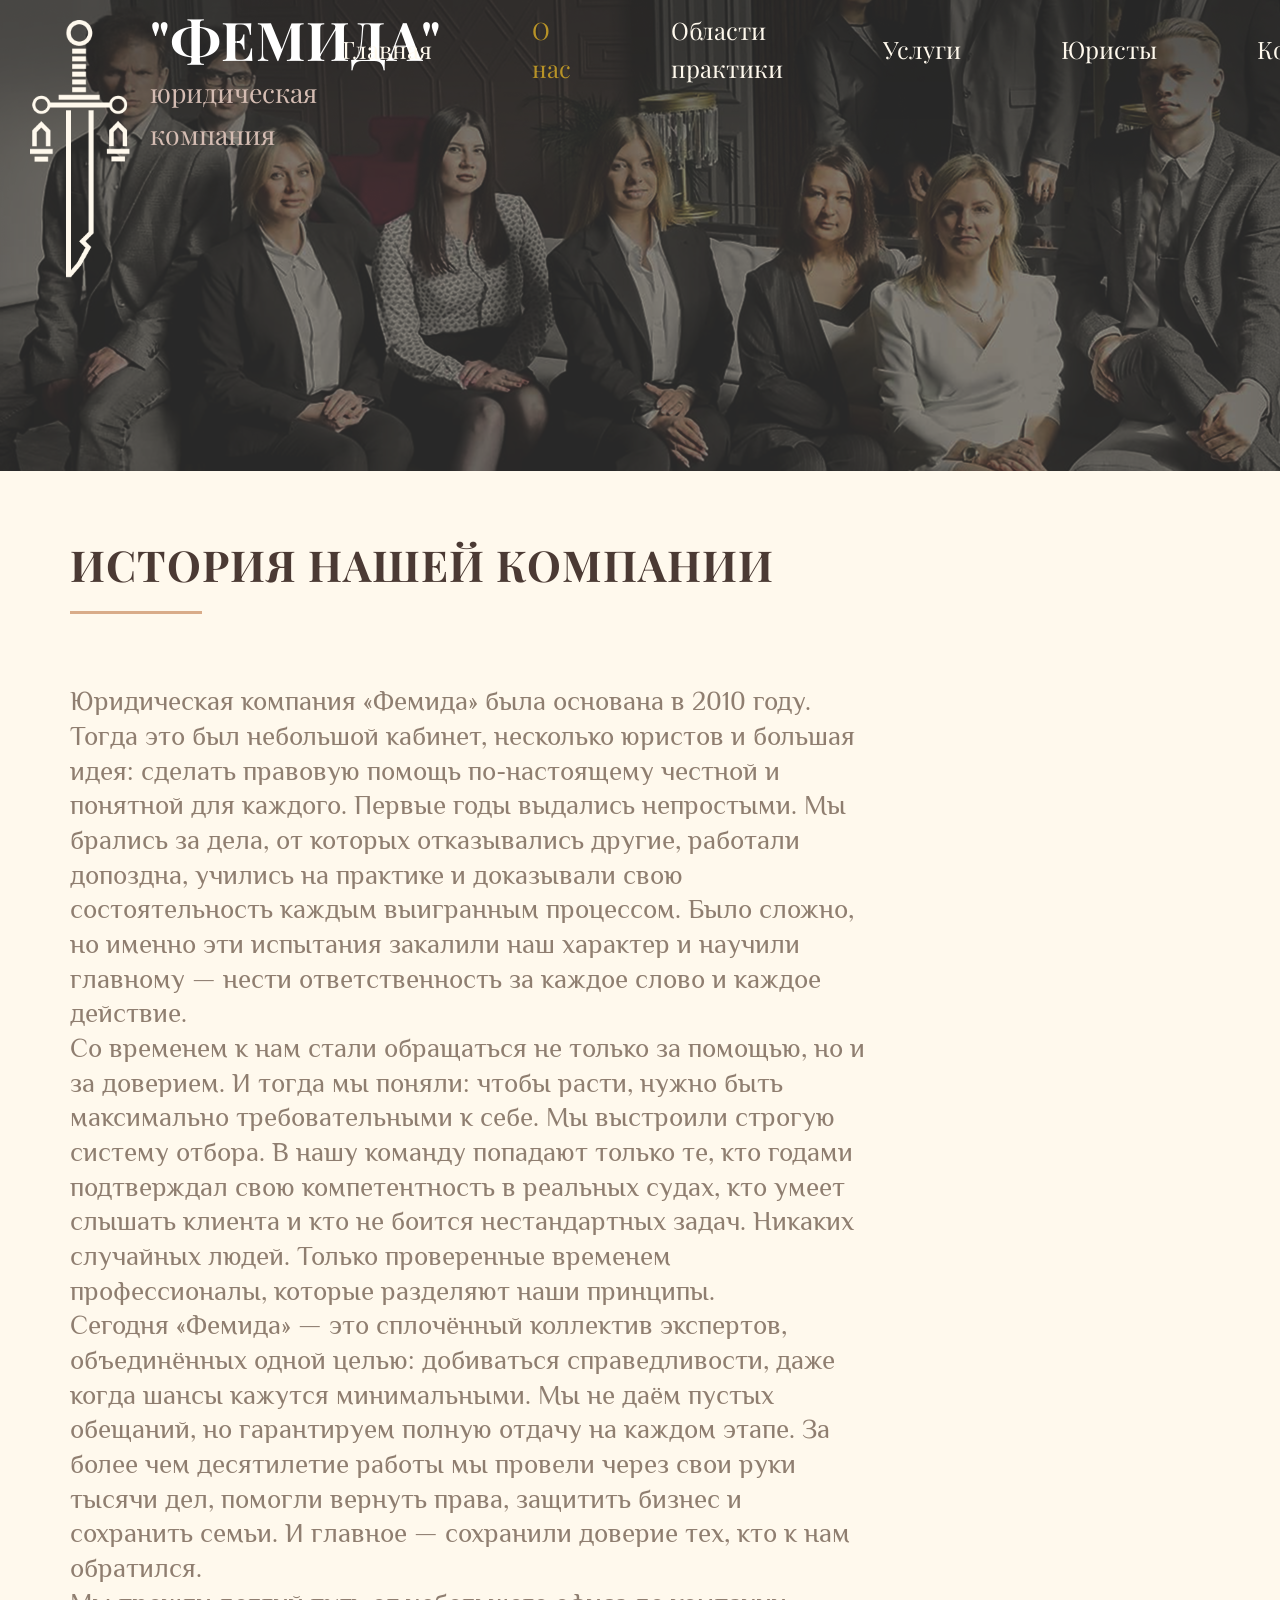
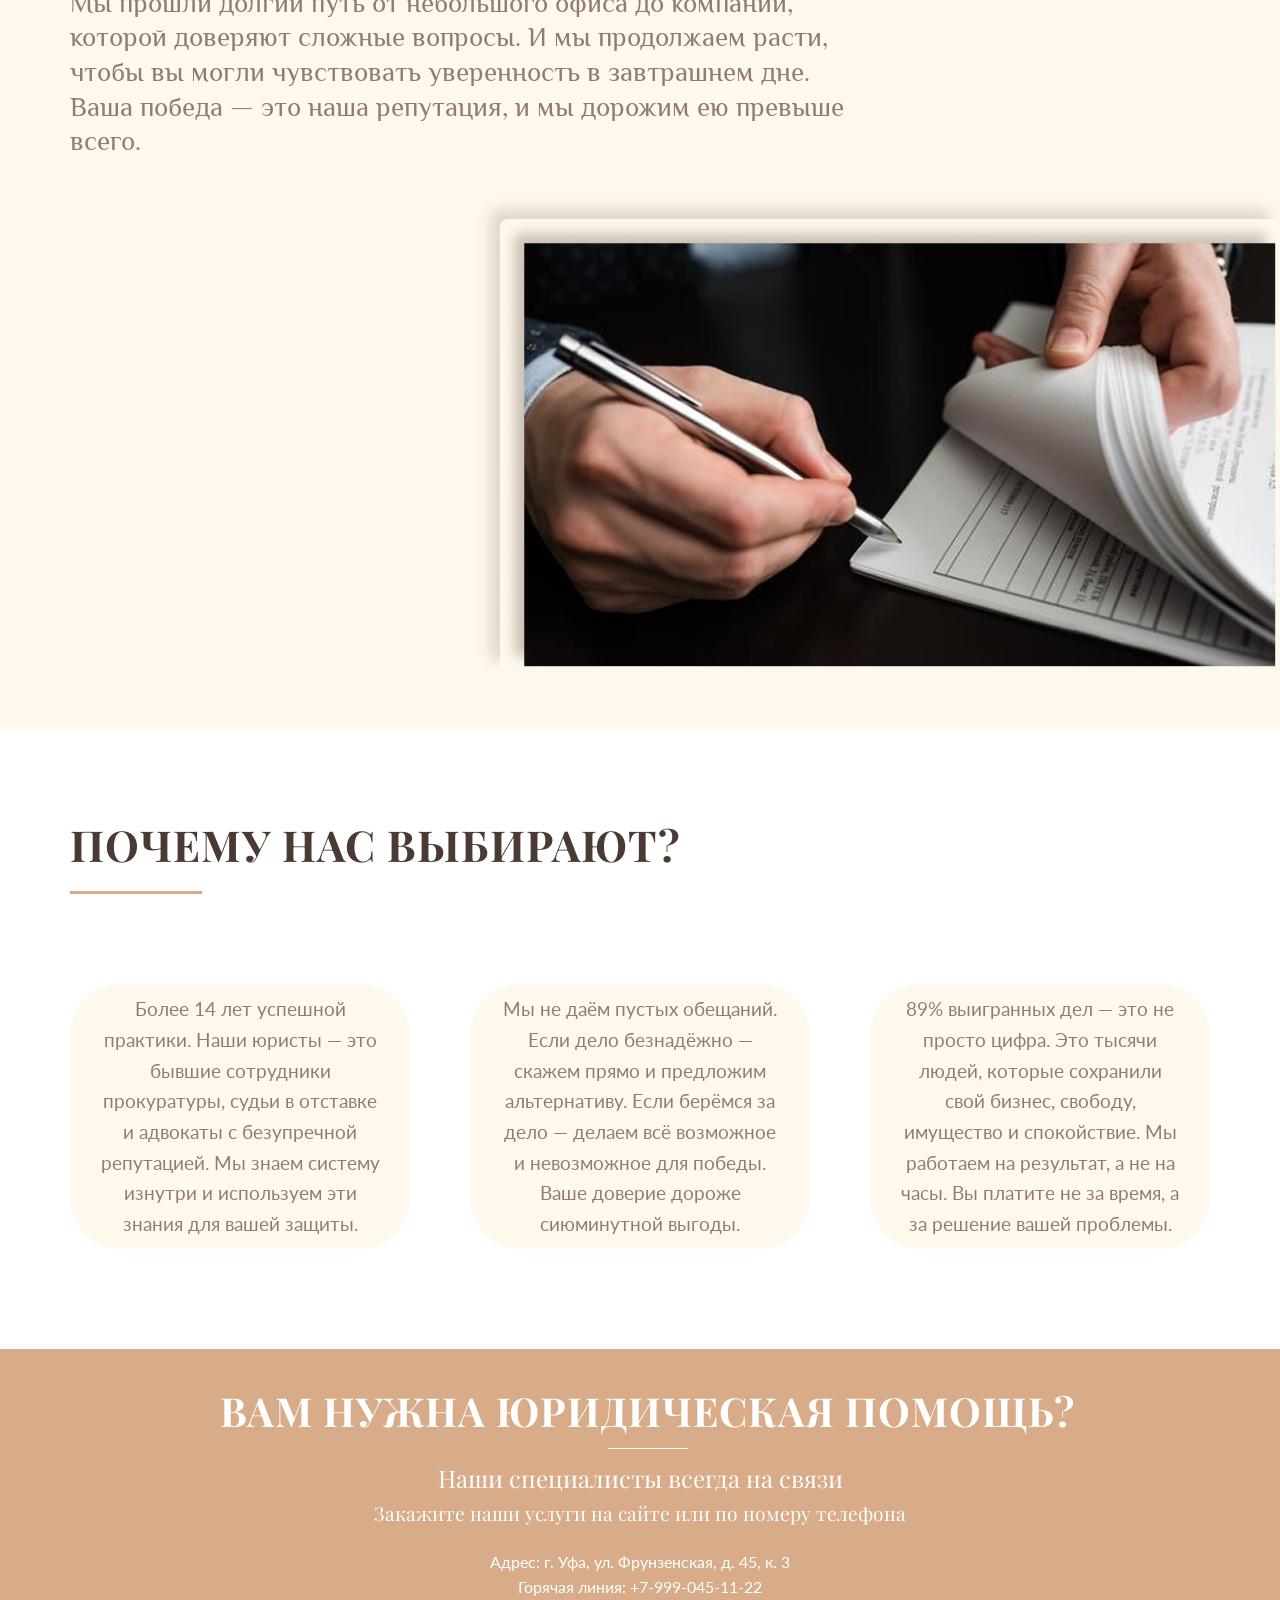
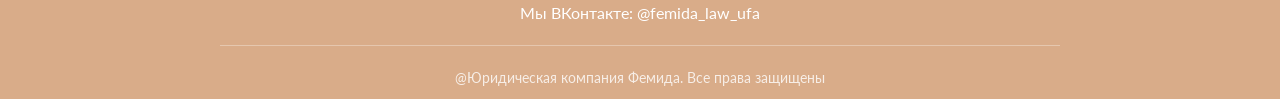
==== commit 517dd64e: "some slight changes in about.html" ====
--- a/public/about.html
+++ b/public/about.html
@@ -5,6 +5,7 @@
   <meta name="viewport" content="width=device-width, initial-scale=1.0">
   <title>ЮК “Фемида” | О нас</title>
   <link rel="stylesheet" href="style.css">
+  <script src="script.js"></script>
 </head>
 <body>
 
@@ -23,7 +24,8 @@
         <li><a href="index.html">Главная</a></li>
         <li><a href="about.html" class="active">О нас</a></li>
         <li><a href="practice.html">Области практики</a></li>
-        <li><a href="lawyers.html">Юристы</a></li>
+        <li><a href="services.php">Услуги</a></li>
+        <a href="lawyers.php">Юристы</a>
         <li><a href="contacts.html">Контакты</a></li>
         <li><a href="#" class="btn-cabinet">Личный кабинет</a></li>
       </ul>
@@ -78,13 +80,21 @@
 
         <div class="benefits-grid">
           <div class="benefit-card">
-            <span>Преимущество 1</span>
+            <span>Более 14 лет успешной практики. 
+            Наши юристы — это бывшие сотрудники прокуратуры, судьи в отставке и адвокаты с безупречной репутацией. 
+            Мы знаем систему изнутри и используем эти знания для вашей защиты.</span>
           </div>
           <div class="benefit-card">
-            <span>Преимущество 2</span>
+            <span>Мы не даём пустых обещаний. 
+            Если дело безнадёжно — скажем прямо и предложим альтернативу. 
+            Если берёмся за дело — делаем всё возможное и невозможное для победы. 
+            Ваше доверие дороже сиюминутной выгоды.</span>
           </div>
           <div class="benefit-card">
-            <span>Преимущество 3</span>
+            <span>89% выигранных дел — это не просто цифра. 
+              Это тысячи людей, которые сохранили свой бизнес, свободу, имущество и спокойствие. 
+              Мы работаем на результат, а не на часы. 
+              Вы платите не за время, а за решение вашей проблемы.</span>
           </div>
         </div>
       </div>
@@ -110,4 +120,4 @@
   </footer>
 
 </body>
-</html>+</html>
